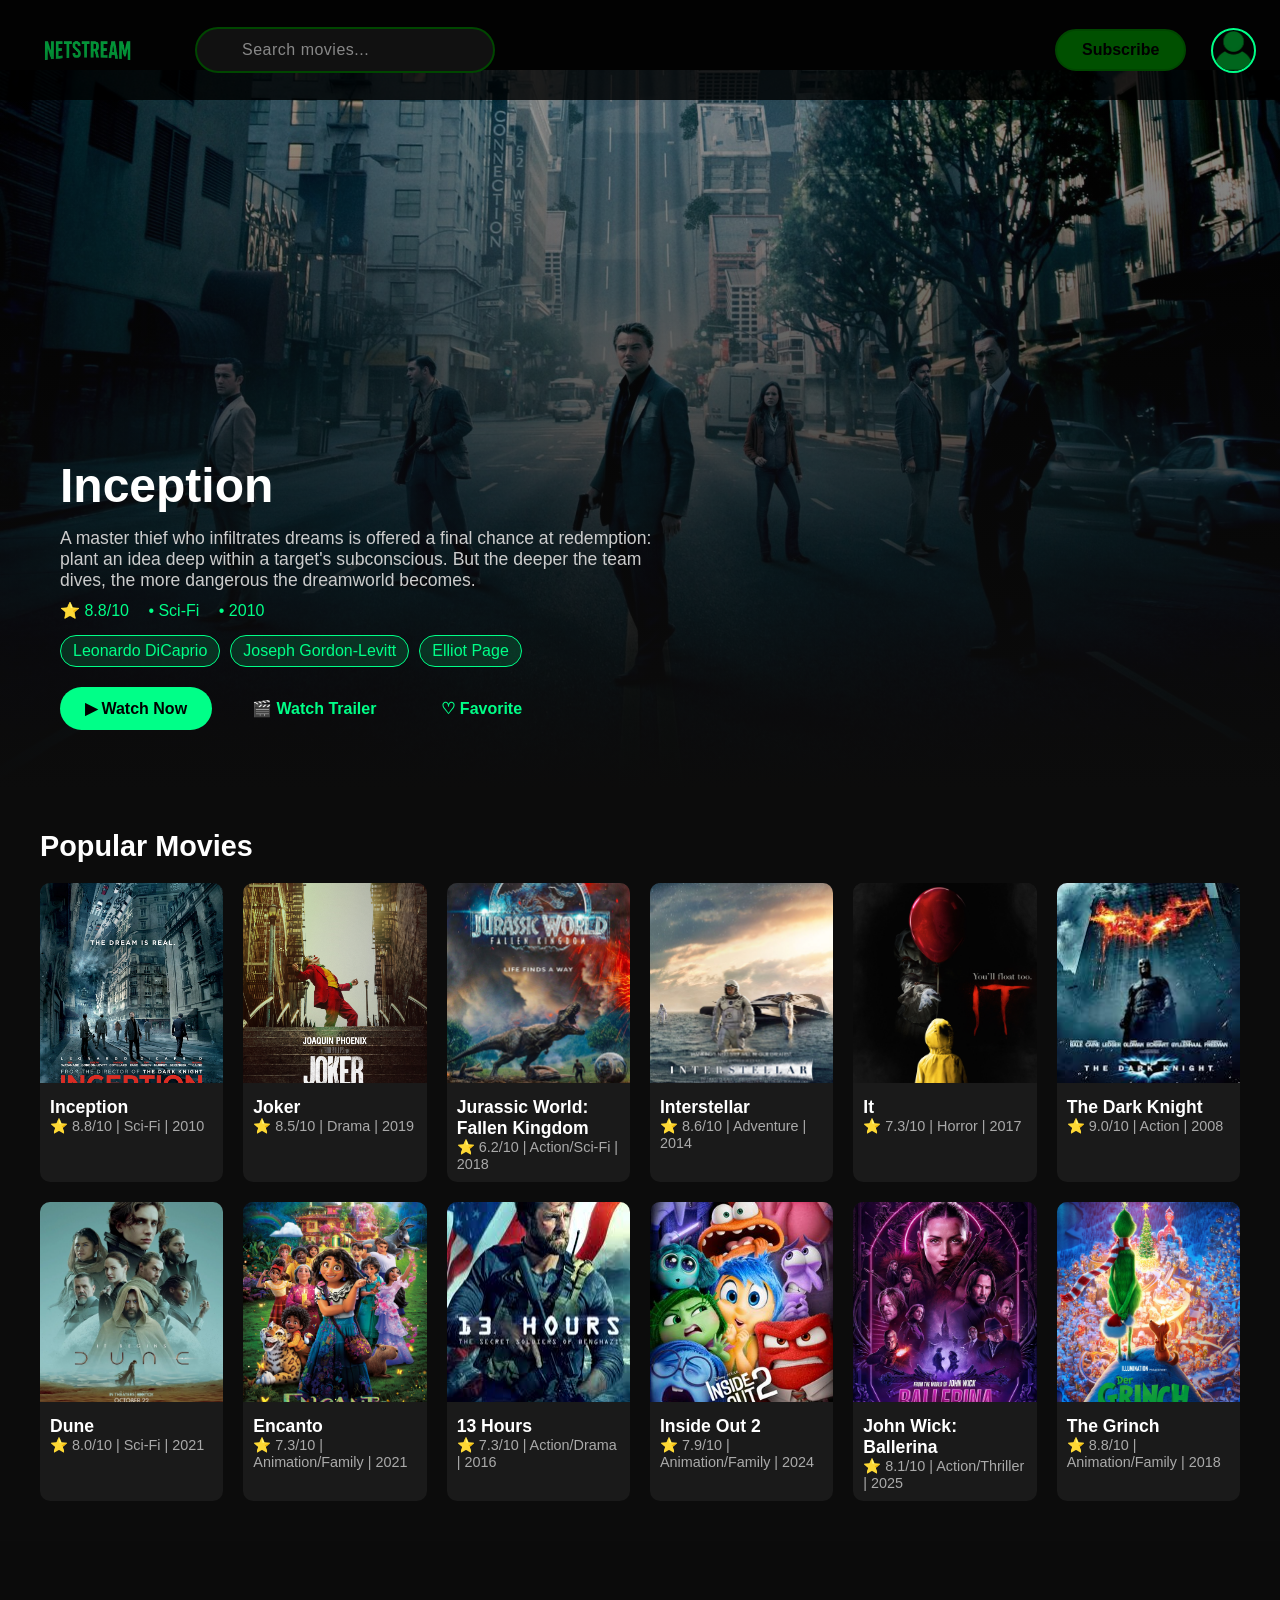
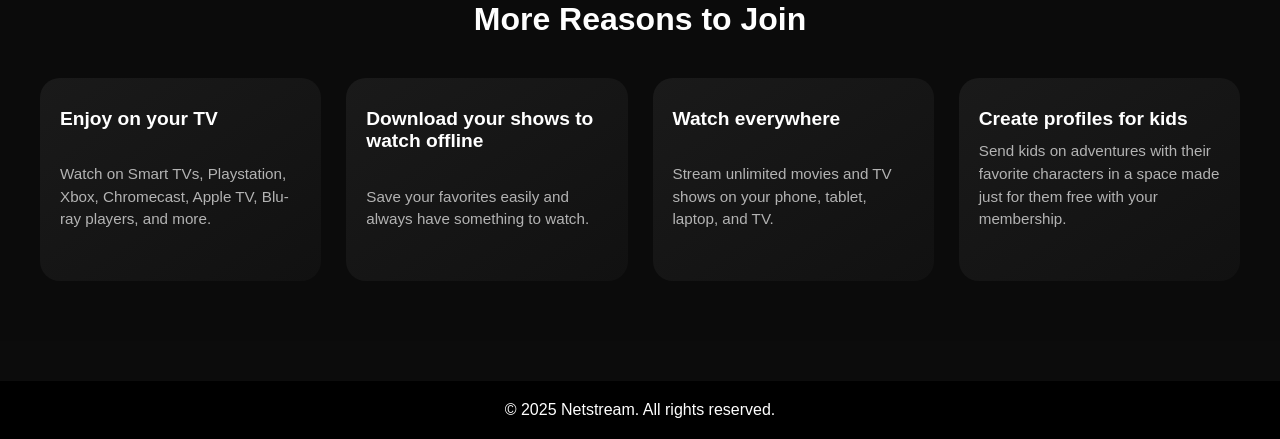
==== index.html @ fce6db8e "Update index.html" ====
<!DOCTYPE html>
<html lang="en">
<head>
  <meta charset="UTF-8" />
  <meta name="viewport" content="width=device-width, initial-scale=1.0" />
  <title>NetStream</title>
  <link rel="stylesheet" href="style.css" />
</head>

<!-- TRAILER POPUP -->
<div id="trailer-popup" class="popup-overlay">
  <div class="popup-box trailer-box">
    <h2 id="trailer-title" class="popup-title">Inception</h2>
    <iframe
      id="trailer-video"
      width="100%"
      height="400"
      src=""
      frameborder="0"
      allow="accelerometer; autoplay; clipboard-write; encrypted-media; gyroscope; picture-in-picture"
      allowfullscreen>
    </iframe>
    <p id="trailer-description" class="popup-subtitle">
      A skilled thief who steals secrets through dream-sharing technology
      is given a chance at redemption.
    </p>
    <div class="trailer-info">
      <span> <b id="trailer-rating">• 8.8</b>/10</span>
      <span> <b id="trailer-genre">• Sci-Fi</b></span>
      <span> <b id="trailer-year">• 2010</b></span>
    </div>
    <div class="trailer-cast">
      <strong>Cast:</strong>
      <span id="trailer-cast">Leonardo DiCaprio, Joseph Gordon-Levitt, Elliot Page</span>
    </div>
    <button id="close-trailer" class="close-popup">Close</button>
  </div>
</div>

<body>
  <header class="navbar">
    <div class="left-section">
      <div class="logo">
        <img src="logo.png" alt="Netstream Logo" />
      </div>
      <input type="text" class="search-bar" placeholder="Search movies..." />
    </div>
    <div class="right-section">
      <button class="subscribe-btn">Subscribe</button>
      <img src="profile.png" alt="User Profile" class="profile-img" />
    </div>
  </header>

  <section class="hero" id="hero">
    <div class="hero-content">
      <h1 id="hero-title">Inception</h1>
      <p id="hero-description">
        A skilled thief who steals secrets through dream invasion is offered a chance at redemption if he can perform the impossible — inception.
      </p>
      <div class="hero-info">
        <span id="hero-rating">⭐ 8.8/10</span>
        <span id="hero-genre">• Sci-Fi</span>
        <span id="hero-year">• 2010</span>
      </div>
      <div class="hero-cast" id="hero-cast"></div>
      <div class="hero-buttons">
        <button id="watch-btn">▶ Watch Now</button>
        <button id="trailer-btn" class="trailer-btn">🎬 Watch Trailer</button>
        <button id="fav-btn" class="fav-btn">♡ Favorite</button>
      </div>
    </div>
  </section>

  <main class="movie-section">
    <h2>Popular Movies</h2>
    <div class="movie-gallery" id="movie-gallery">
      <!-- Movies will be generated by JS -->
    </div>
  </main>

  <section class="reasons-section">
    <h2>More Reasons to Join</h2>
    <div class="reasons-container">
      <div class="reason-card">
        <h3>Enjoy on your TV</h3>
        <p>Watch on Smart TVs, Playstation, Xbox, Chromecast, Apple TV, Blu-ray players, and more.</p>
      </div>
      <div class="reason-card">
        <h3>Download your shows to watch offline</h3>
        <p>Save your favorites easily and always have something to watch.</p>
      </div>
      <div class="reason-card">
        <h3>Watch everywhere</h3>
        <p>Stream unlimited movies and TV shows on your phone, tablet, laptop, and TV.</p>
      </div>
      <div class="reason-card">
        <h3>Create profiles for kids</h3>
        <p>Send kids on adventures with their favorite characters in a space made just for them free with your membership.</p>
      </div>
    </div>
  </section>

  <footer>
    <p>© 2025 Netstream. All rights reserved.</p>
  </footer>

  <!-- SUBSCRIPTION POPUP -->
  <div id="subscription-popup" class="popup-overlay">
    <div class="popup-box">
      <h2 class="popup-title">Choose Your Plan</h2>
      <div class="plans-container">
        <!-- BASIC -->
        <div class="plan-card">
          <h3>Basic</h3>
          <p class="price">₱149 / month</p>
          <ul>
            <li>Good quality (720p)</li>
            <li>Watch on 1 device</li>
            <li>Unlimited movies & shows</li>
          </ul>
          <button class="choose-btn">Get Basic</button>
        </div>
        <!-- STANDARD - BEST OFFER -->
        <div class="plan-card best-offer">
          <div class="offer-badge">Best Offer</div>
          <h3>Standard</h3>
          <p class="price">₱249 / month</p>
          <ul>
            <li>Full HD quality (1080p)</li>
            <li>Watch on 2 devices</li>
            <li>Unlimited downloads</li>
          </ul>
          <button class="choose-btn">Get Standard</button>
        </div>
        <!-- PREMIUM -->
        <div class="plan-card">
          <h3>Premium</h3>
          <p class="price">₱399 / month</p>
          <ul>
            <li>4K Ultra HD + HDR</li>
            <li>Watch on 4 devices</li>
            <li>Highest streaming quality</li>
          </ul>
          <button class="choose-btn">Get Premium</button>
        </div>
      </div>
      <button id="close-popup" class="close-popup">Close</button>
    </div>
  </div>

  <script src="script.js"></script>
</body>
</html>
---- style.css ----
* {
  margin: 0;
  padding: 0;
  box-sizing: border-box;
  font-family: 'Poppins', sans-serif;
}

body {
  background-color: #0c0c0c;
  color: white;
}

.navbar {
  display: flex;
  align-items: center;
  justify-content: space-between;
  padding: 10px 40px;
  background: rgba(0, 0, 0, 0.8);
  position: fixed;
  top: 0;
  width: 100%;
  height: 100px;
  z-index: 10;
}

.left-section {
  display: flex;
  align-items: center;
  gap: 60px; /* logo ↔ search */
}

.right-section {
  display: flex;
  align-items: center;
  gap: 25px; /* space between subscribe & profile */
}

/* REMOVE this ❌ */
.subscribe-btn {
  margin-left: 0;
}


.profile-img {
  width: 45px;
  height: 45px;
  border-radius: 50%;
  border: 2px solid #00ff88;
  cursor: pointer;
  transition: all 0.3s ease
}

.profile-img:hover {
  transform: scale(1.1);
  box-shadow: 0 0 10px #00ff88;
}

.subscribe-btn {
  background-color: #005000;
  color: #000;
  border: 2px solid #004600;
  border-radius: 25px;
  padding: 10px 25px;
  font-size: 1rem;
  font-weight: 600;
  margin-left: 560px; /* adds space after search bar */
  cursor: pointer;
  transition: all 0.3s ease;
}

.subscribe-btn:hover {
  background-color: #00cc6a;
  transform: scale(1.05);
  box-shadow: 0 0 10px #00ff88;
}


.logo img {
  height: 70px; /* adjust logo height */
  width: auto;
  cursor: pointer;
  transition: transform 0.3s ease;
}

.search-bar {
  width: 280px; 
  padding: 10px 20px 10px 45px;
  border-radius: 25px;
  border: 2px solid #004600;
  background-color: #111;
  color: #fff;
  font-size: 1rem;
  background-image: url('images/search-icon.svg');
  background-repeat: no-repeat;
  background-position: 15px center;
  background-size: 18px;
  transition: all 0.3s ease;
}

.search-bar:focus {
  box-shadow: 0 0 15px #00ff88;
  transform: scale(1.03);
}

.logo {
  font-size: 2.5em;
  font-weight: 700;
  color: #00ff88;
}

.logo img {
  height: 95px;        /* Adjust size as needed */
  width: auto;
  vertical-align: middle;
  cursor: pointer;
  transition: transform 0.3s ease;
}

.logo img:hover {
  transform: scale(1.1);
}
.search-bar {
  width: 300px;                         /* wider input */
  padding: 12px 20px 12px 45px;         /* extra left padding for icon space */
  border-radius: 30px;                  /* smooth rounded look */
  border: 2px solid #004600;            /* glowing green border */
  background-color: #111;               /* darker background */
  color: #fff;
  font-size: 1rem;
  outline: none;
  transition: all 0.3s ease;
  background-image: url('images/search-icon.svg'); /* optional icon */
  background-repeat: no-repeat;
  background-position: 15px center;
  background-size: 18px;
}

.search-bar::placeholder {
  color: #888;
  letter-spacing: 0.5px;
}

.search-bar:focus {
  box-shadow: 0 0 15px #00ff88;
  border-color: #004600;
  background-color: #0d0d0d;
  transform: scale(1.03);
}

.hero {
  background: linear-gradient(to bottom, rgba(0, 0, 0, 0.4), #0c0c0c),
              url('images/frankenstein-banner.jpg') center/cover no-repeat;
  height: 80vh;
  display: flex;
  align-items: flex-end;
  justify-content: flex-start;
  padding: 60px;
  margin-top: 70px;
  transition: background-image 0.8s ease-in-out;
}

.hero-content {
  max-width: 600px;
}

.hero h1 {
  font-size: 3rem;
  margin-bottom: 15px;
}

.hero p {
  font-size: 1.1rem;
  color: #cccccc;
  margin-bottom: 10px;
}

.hero-info span {
  margin-right: 15px;
  color: #00ff88;
}

.hero-buttons {
  margin-top: 20px;
  display: flex;
  gap: 15px;
}

.hero-buttons button {
  padding: 12px 25px;
  border: none;
  border-radius: 25px;
  font-size: 1rem;
  cursor: pointer;
  transition: all 0.3s ease;
}

#watch-btn {
  background-color: #00ff88;
  color: #000;
  font-weight: 600;
}

#watch-btn:hover {
  background-color: #00cc6a;
  transform: scale(1.05);
}

.fav-btn {
  background-color: transparent;
  color: #00ff88;
  border: 2px solid #00ff88;
  font-weight: 600;
}

.fav-btn:hover {
  background-color: #00ff88;
  color: #000;
  transform: scale(1.05);
}


.movie-section {
  padding: 40px;
}

.movie-section h2 {
  margin-bottom: 20px;
  font-size: 1.8rem;
}

.movie-gallery {
  display: grid;
  grid-template-columns: repeat(auto-fit, minmax(180px, 1fr));
  gap: 20px;
}

.movie-card {
  background: #1a1a1a;
  border-radius: 10px;
  overflow: hidden;
  transition: transform 0.3s, box-shadow 0.3s;
  cursor: pointer;
}

.movie-card:hover {
  transform: scale(1.05);
  box-shadow: 0 0 15px #00ff88;
}

.movie-card img {
  width: 100%;
  height: 200px;
  object-fit: cover;
}

.movie-info {
  padding: 10px;
}

.movie-info h3 {
  font-size: 1.1rem;
}

.movie-info p {
  color: #aaaaaa;
  font-size: 0.9rem;
}

footer {
  text-align: center;
  padding: 20px;
  background: #000;
  margin-top: 40px;
}

.reasons-section {
  padding: 60px 40px;
  text-align: center;
  background: #0b0b0b;
}

.reasons-section h2 {
  font-size: 2rem;
  margin-bottom: 40px;
  font-weight: 700;
  color: white;
}

.reasons-container {
  display: grid;
  grid-template-columns: repeat(auto-fit, minmax(230px, 1fr));
  gap: 25px;
  justify-content: center;
}

.reason-card {
  background: linear-gradient(145deg, #1a1a1a, #111);
  border-radius: 20px;
  padding: 30px 20px;
  color: white;
  transition: transform 0.3s ease, box-shadow 0.3s ease;
  display: flex;
  flex-direction: column;
  justify-content: space-between;
  text-align: left;
}

.reason-card:hover {
  transform: translateY(-5px);
  box-shadow: 0 0 20px rgba(0, 255, 136, 0.3);
}

.reason-card h3 {
  font-size: 1.2rem;
  margin-bottom: 10px;
}

.reason-card p {
  color: #b3b3b3;
  font-size: 0.95rem;
  line-height: 1.5;
  margin-bottom: 20px;
}

.reason-icon {
  font-size: 2rem;
  text-align: right;
  opacity: 0.8;
}

/* Smooth upward fade + slide animation */
@keyframes heroFadeUp {
  0% {
    opacity: 0;
    transform: translateY(30px);
  }
  100% {
    opacity: 1;
    transform: translateY(0);
  }
}

.hero-content {
  animation: heroFadeUp 1.2s ease-out;
}

/* Popup Overlay */
.popup-overlay {
  position: fixed;
  top: 0;
  left: 0;
  width: 100%;
  height: 100%;
  background: rgba(0,0,0,0.85);
  display: none;
  justify-content: center;
  align-items: center;
  z-index: 2000;
  animation: fadeIn 0.3s ease;
}

/* Popup Box */
.popup-box {
  background: #111;
  padding: 30px;
  width: 75%;
  max-width: 900px;
  border-radius: 20px;
  box-shadow: 0 0 25px rgba(0,255,136,0.3);
  animation: zoomIn 0.3s ease;
}

.popup-title {
  text-align: center;
  font-size: 2rem;
  color: #00ff88;
  margin-bottom: 15px;
}

.popup-subtitle {
  text-align: center;
  color: #bbb;
  margin-bottom: 30px;
}

/* Plans Layout */
.plans-container {
  display: grid;
  grid-template-columns: repeat(auto-fit, minmax(250px, 1fr));
  gap: 25px;
}

.plan-card {
  background: #1b1b1b;
  border-radius: 18px;
  padding: 25px;
  border: 2px solid #004600;
  transition: 0.3s;
}

.plan-card:hover {
  transform: translateY(-5px);
  box-shadow: 0 0 15px #00ff88;
}

.plan-card h3 {
  font-size: 1.5rem;
  color: #00ff88;
  margin-bottom: 8px;
}

.price {
  font-size: 1.4rem;
  margin-bottom: 15px;
  color: white;
}

.plan-card ul {
  margin-bottom: 20px;
}

.plan-card ul li {
  color: #bbb;
  margin-bottom: 8px;
  font-size: 0.95rem;
}

/* Best Offer Badge */
.best-offer {
  border: 2px solid #00ff88;
  box-shadow: 0 0 20px rgba(0,255,136,0.4);
  position: relative;
}

.offer-badge {
  position: absolute;
  top: -10px;
  right: -10px;
  background: #00ff88;
  color: #000;
  padding: 5px 10px;
  font-size: 0.8rem;
  border-radius: 10px;
  font-weight: bold;
}

/* Choose Button */
.choose-btn {
  width: 100%;
  padding: 12px;
  border-radius: 10px;
  background: #00ff88;
  color: #000;
  font-weight: 700;
  border: none;
  cursor: pointer;
  transition: 0.3s;
}

.choose-btn:hover {
  background: #00cc6a;
  transform: scale(1.05);
}

/* Close Button */
.close-popup {
  margin-top: 25px;
  padding: 12px 25px;
  border-radius: 8px;
  background: #333;
  border: 2px solid #00ff88;
  color: white;
  cursor: pointer;
  display: block;
  margin-left: auto;
  transition: 0.3s;
}

.close-popup:hover {
  background: #00ff88;
  color: #000;
}

/* Animations */
@keyframes fadeIn {
  from {opacity: 0;}
  to {opacity: 1;}
}

@keyframes zoomIn {
  from {transform: scale(0.8);}
  to {transform: scale(1);}
}

.hero-cast {
  margin-top: 15px;
  display: flex;
  flex-wrap: wrap;
  gap: 10px;
  color: #00ff88;
  font-size: 1rem;
  font-weight: 500;
}

.hero-cast span {
  background: rgba(0, 255, 136, 0.15);
  padding: 6px 12px;
  border-radius: 20px;
  border: 1px solid #00ff88;
}

.trailer-btn {
  background: transparent;
  border: 2px solid #00ff88;
  color: #00ff88;
  font-weight: 600;
}

.trailer-btn:hover {
  background: #00ff88;
  color: #000;
  transform: scale(1.05);
}

.trailer-box iframe {
  border-radius: 15px;
  margin: 20px 0;
}

.trailer-info {
  display: flex;
  gap: 20px;
  justify-content: center;
  margin-bottom: 15px;
  color: #00ff88;
  font-weight: 500;
}

.trailer-cast {
  text-align: center;
  color: #bbb;
  margin-bottom: 20px;
}
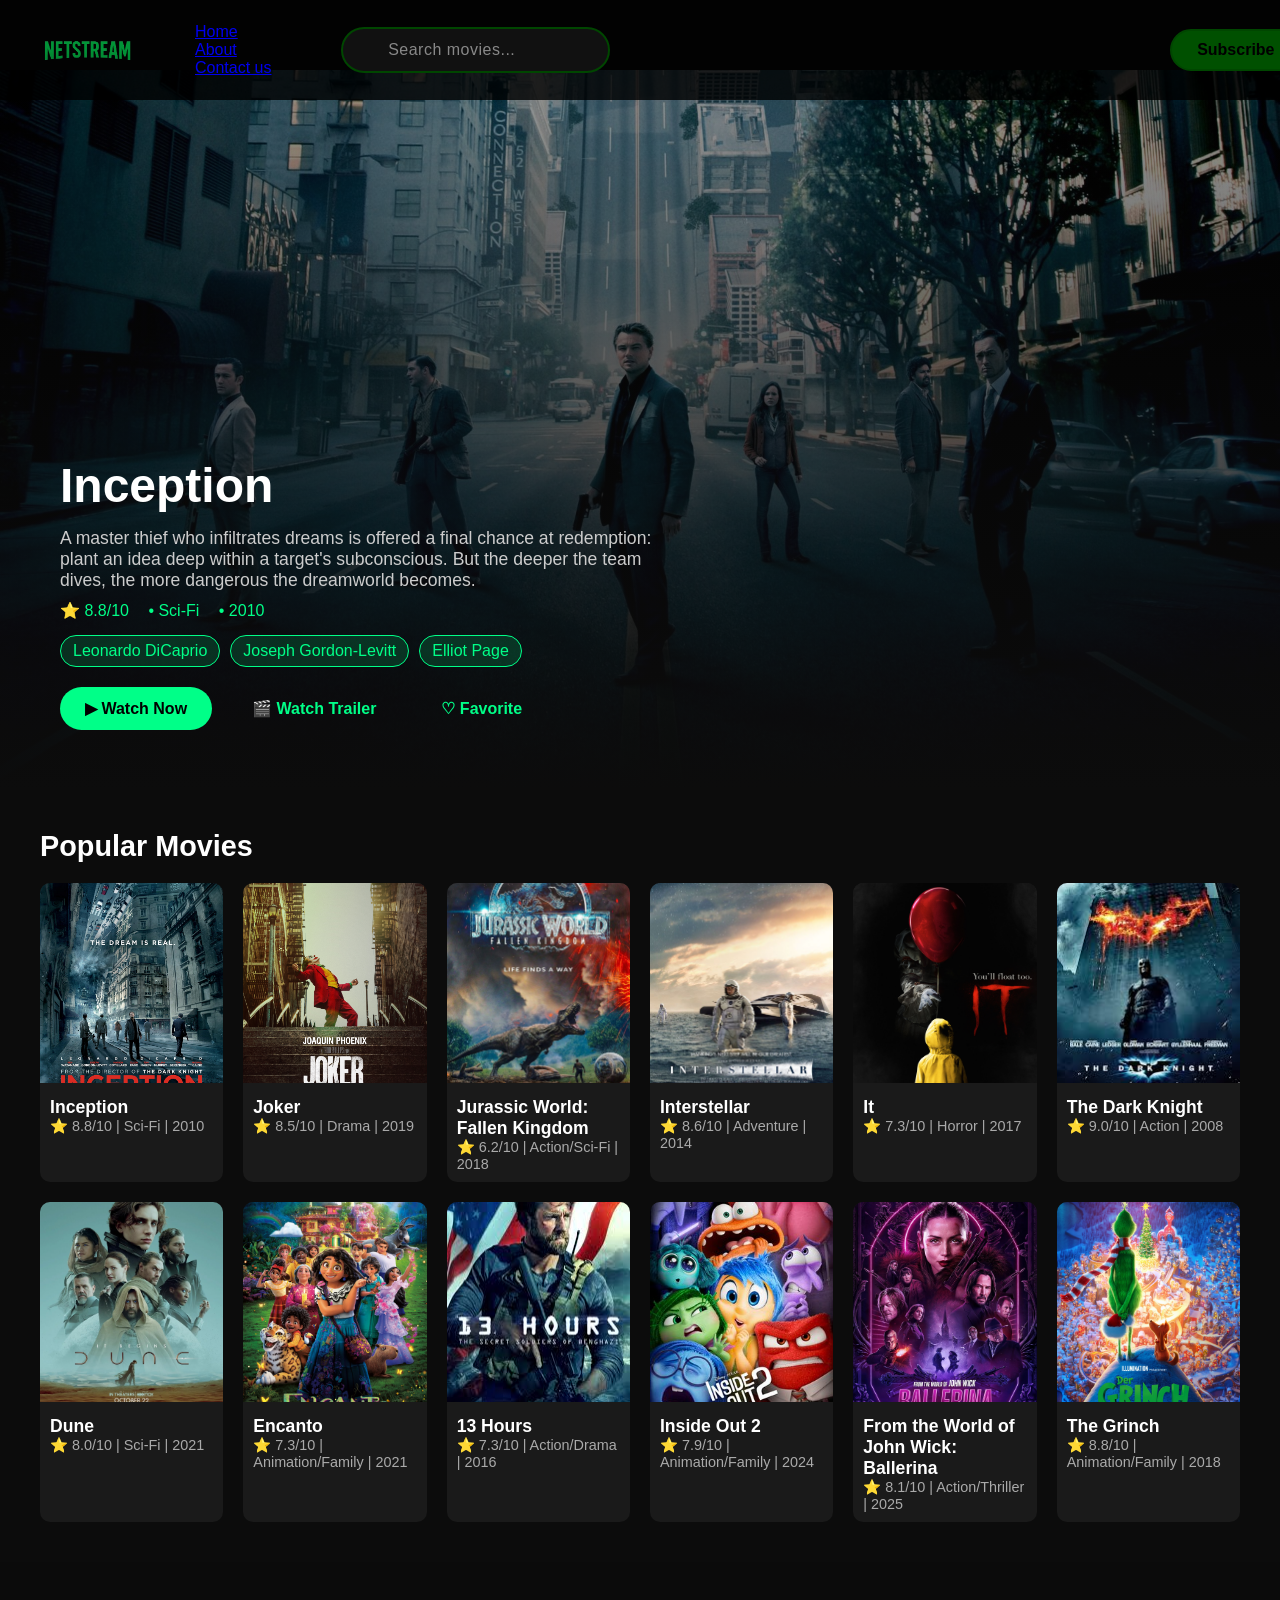
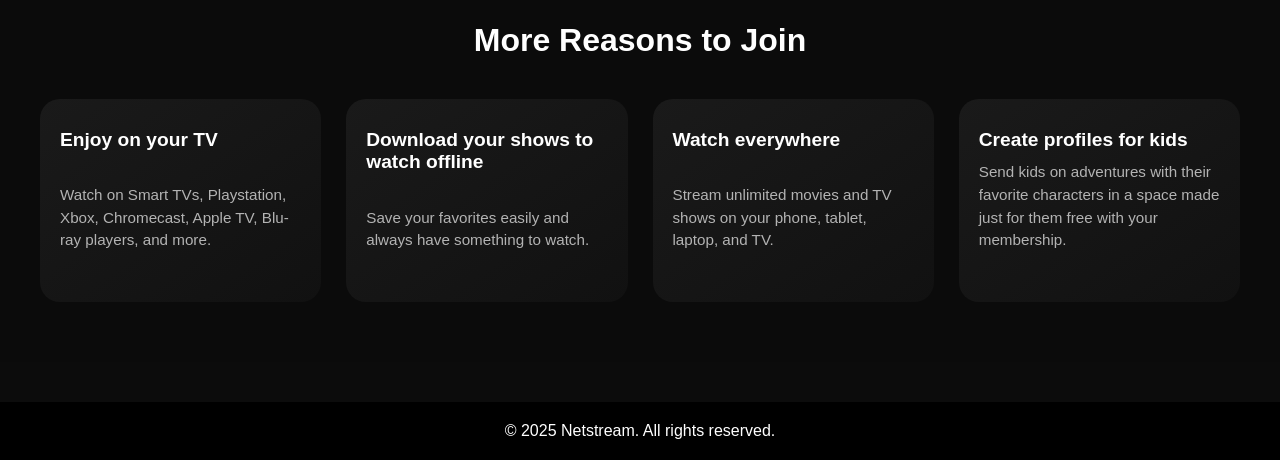
==== commit a1460114: "Update index.html" ====
--- a/index.html
+++ b/index.html
@@ -25,9 +25,9 @@
       is given a chance at redemption.
     </p>
     <div class="trailer-info">
-      <span> <b id="trailer-rating">• 8.8</b>/10</span>
-      <span> <b id="trailer-genre">• Sci-Fi</b></span>
-      <span> <b id="trailer-year">• 2010</b></span>
+      <span>• <b id="trailer-rating">8.8/10</b></span>
+      <span>• <b id="trailer-genre">Sci-Fi</b></span>
+      <span>• <b id="trailer-year">2010</b></span>
     </div>
     <div class="trailer-cast">
       <strong>Cast:</strong>
@@ -41,8 +41,15 @@
   <header class="navbar">
     <div class="left-section">
       <div class="logo">
-        <img src="logo.png" alt="Netstream Logo" />
+        <a href="index.html">
+          <img src="logo.png" alt="Netstream Logo" />
+        </a>
       </div>
+      <nav class="nav-links">
+        <a href="index.html" class="active">Home</a>
+        <a href="about.html">About</a>
+        <a href="contact.html">Contact us</a>
+      </nav>
       <input type="text" class="search-bar" placeholder="Search movies..." />
     </div>
     <div class="right-section">
@@ -55,7 +62,7 @@
     <div class="hero-content">
       <h1 id="hero-title">Inception</h1>
       <p id="hero-description">
-        A skilled thief who steals secrets through dream invasion is offered a chance at redemption if he can perform the impossible — inception.
+        A skilled thief who steals secrets through dream invasion is offered a chance at redemption if he can perform the impossible – inception.
       </p>
       <div class="hero-info">
         <span id="hero-rating">⭐ 8.8/10</span>
@@ -151,5 +158,3 @@
   <script src="script.js"></script>
 </body>
 </html>
-
-
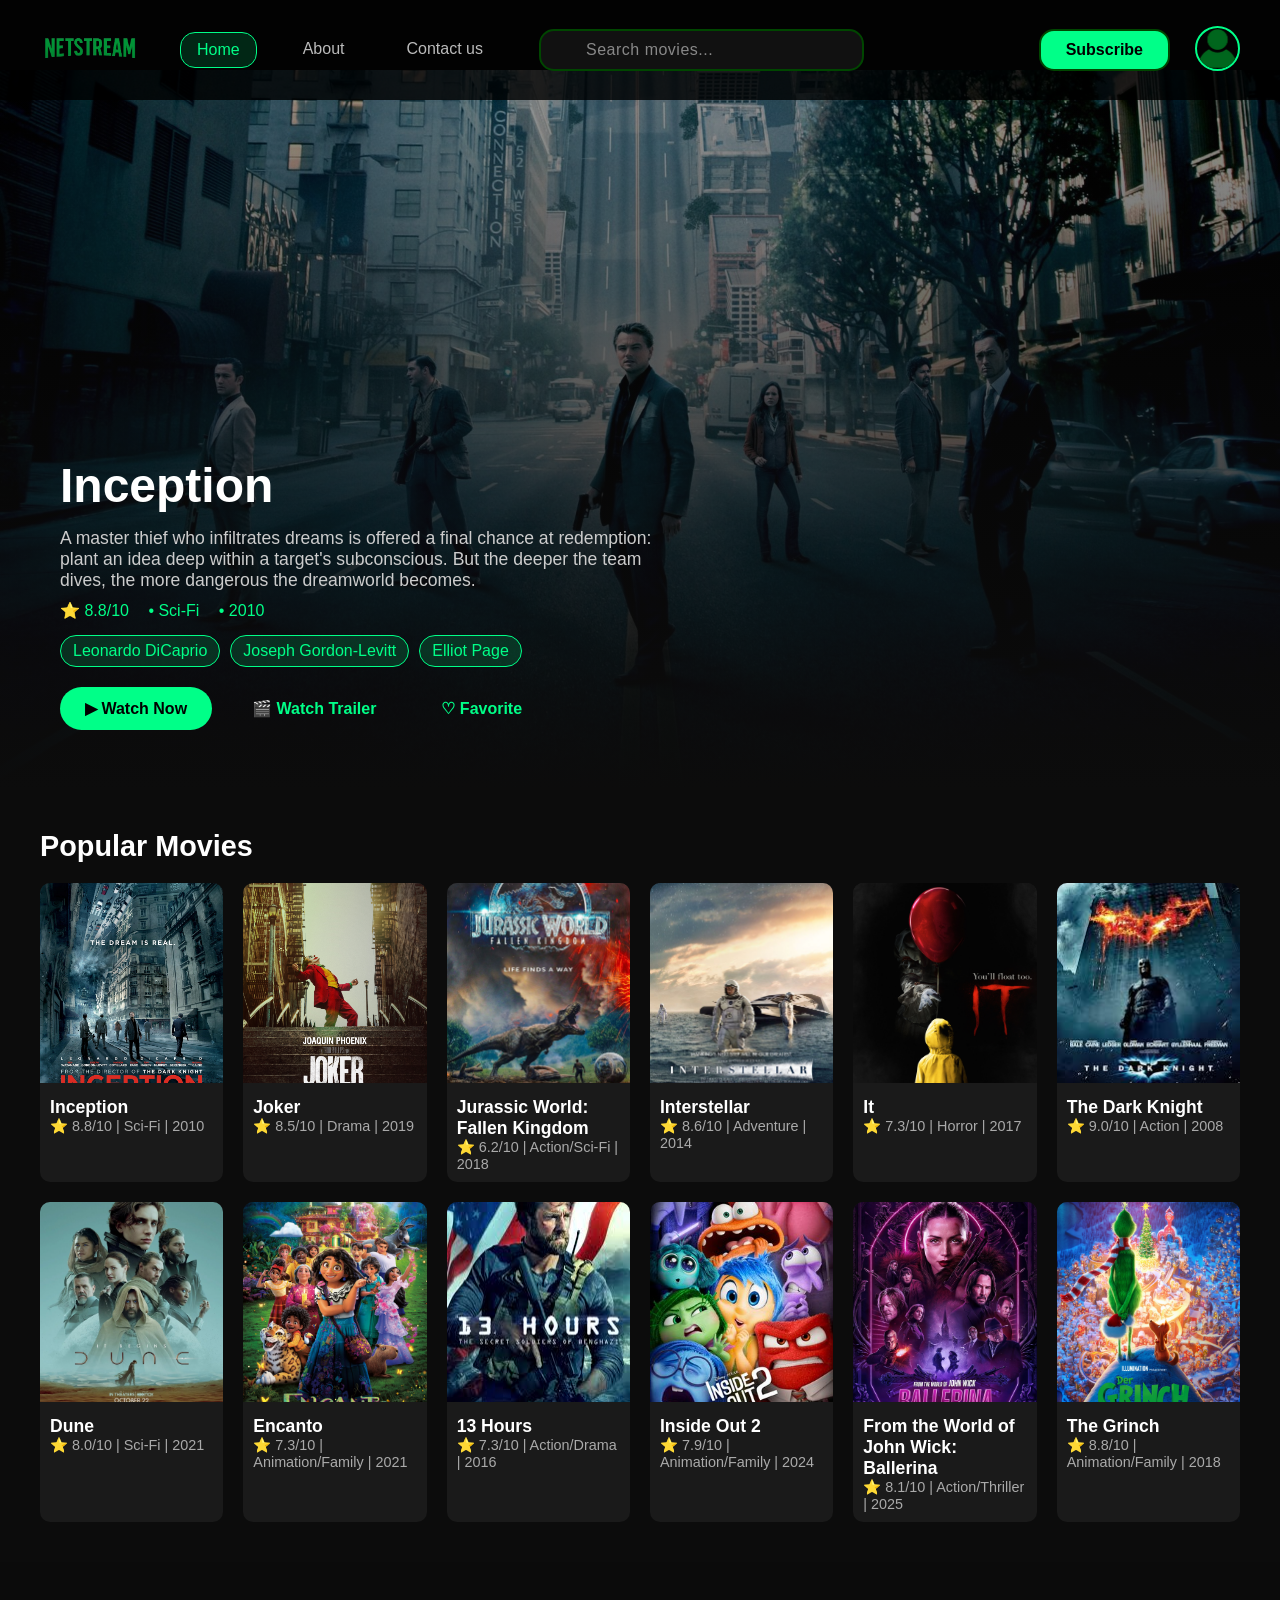
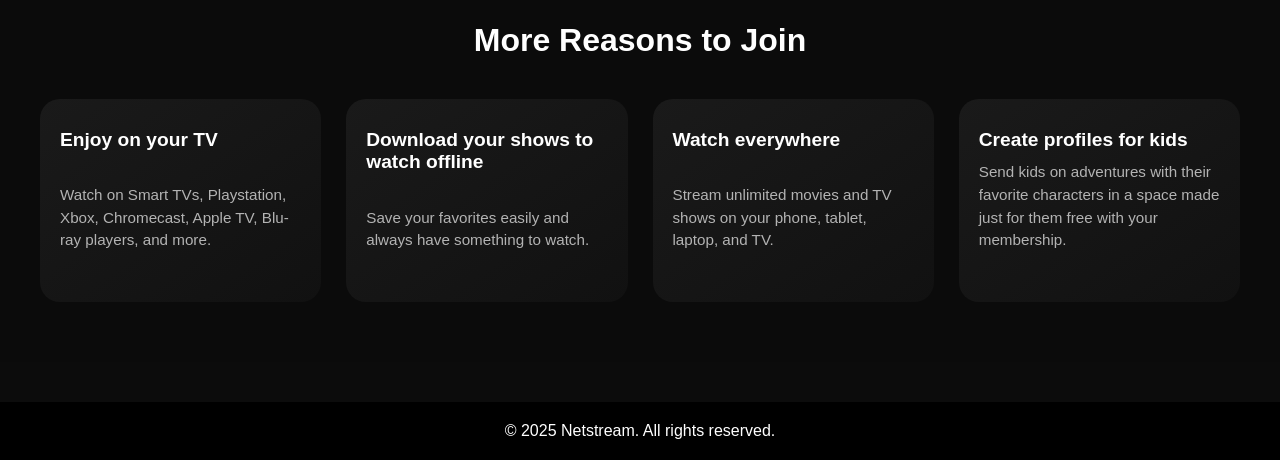
==== commit 5cd068c0: "Update index.html" ====
--- a/index.html
+++ b/index.html
@@ -54,7 +54,9 @@
     </div>
     <div class="right-section">
       <button class="subscribe-btn">Subscribe</button>
-      <img src="profile.png" alt="User Profile" class="profile-img" />
+      <a href="signin.html">
+        <img src="profile.png" alt="User Profile" class="profile-img" />
+      </a>
     </div>
   </header>
 
--- a/style.css
+++ b/style.css
@@ -26,20 +26,42 @@
 .left-section {
   display: flex;
   align-items: center;
-  gap: 60px; /* logo ↔ search */
+  gap: 40px;
 }
 
 .right-section {
   display: flex;
   align-items: center;
-  gap: 25px; /* space between subscribe & profile */
-}
-
-/* REMOVE this ❌ */
-.subscribe-btn {
-  margin-left: 0;
-}
-
+  gap: 25px;
+}
+
+/* NAVIGATION LINKS */
+.nav-links {
+  display: flex;
+  gap: 30px;
+}
+
+.nav-links a {
+  color: #bbb;
+  text-decoration: none;
+  font-size: 1rem;
+  font-weight: 500;
+  padding: 8px 16px;
+  border-radius: 15px;
+  transition: all 0.3s ease;
+  position: relative;
+}
+
+.nav-links a:hover {
+  color: #00ff88;
+  background: rgba(0, 255, 136, 0.1);
+}
+
+.nav-links a.active {
+  color: #00ff88;
+  background: rgba(0, 255, 136, 0.15);
+  border: 1px solid #00ff88;
+}
 
 .profile-img {
   width: 45px;
@@ -56,14 +78,13 @@
 }
 
 .subscribe-btn {
-  background-color: #005000;
+  background-color: #00ff88;
   color: #000;
   border: 2px solid #004600;
-  border-radius: 25px;
+  border-radius: 15px;
   padding: 10px 25px;
   font-size: 1rem;
   font-weight: 600;
-  margin-left: 560px; /* adds space after search bar */
   cursor: pointer;
   transition: all 0.3s ease;
 }
@@ -74,18 +95,25 @@
   box-shadow: 0 0 10px #00ff88;
 }
 
+.logo a {
+  text-decoration: none;
+}
 
 .logo img {
-  height: 70px; /* adjust logo height */
+  height: 100px;
   width: auto;
   cursor: pointer;
   transition: transform 0.3s ease;
 }
 
+.logo img:hover {
+  transform: scale(1.1);
+}
+
 .search-bar {
-  width: 280px; 
+  width: 325px; 
   padding: 10px 20px 10px 45px;
-  border-radius: 25px;
+  border-radius: 15px;
   border: 2px solid #004600;
   background-color: #111;
   color: #fff;
@@ -97,44 +125,6 @@
   transition: all 0.3s ease;
 }
 
-.search-bar:focus {
-  box-shadow: 0 0 15px #00ff88;
-  transform: scale(1.03);
-}
-
-.logo {
-  font-size: 2.5em;
-  font-weight: 700;
-  color: #00ff88;
-}
-
-.logo img {
-  height: 95px;        /* Adjust size as needed */
-  width: auto;
-  vertical-align: middle;
-  cursor: pointer;
-  transition: transform 0.3s ease;
-}
-
-.logo img:hover {
-  transform: scale(1.1);
-}
-.search-bar {
-  width: 300px;                         /* wider input */
-  padding: 12px 20px 12px 45px;         /* extra left padding for icon space */
-  border-radius: 30px;                  /* smooth rounded look */
-  border: 2px solid #004600;            /* glowing green border */
-  background-color: #111;               /* darker background */
-  color: #fff;
-  font-size: 1rem;
-  outline: none;
-  transition: all 0.3s ease;
-  background-image: url('images/search-icon.svg'); /* optional icon */
-  background-repeat: no-repeat;
-  background-position: 15px center;
-  background-size: 18px;
-}
-
 .search-bar::placeholder {
   color: #888;
   letter-spacing: 0.5px;
@@ -145,6 +135,7 @@
   border-color: #004600;
   background-color: #0d0d0d;
   transform: scale(1.03);
+  outline: none;
 }
 
 .hero {
@@ -217,7 +208,6 @@
   color: #000;
   transform: scale(1.05);
 }
-
 
 .movie-section {
   padding: 40px;
@@ -542,14 +532,22 @@
   margin-bottom: 20px;
 }
 
-
-
-
-
-
-
-
-
-
-
-
+/* Responsive adjustments */
+@media (max-width: 768px) {
+  .nav-links {
+    gap: 15px;
+  }
+
+  .nav-links a {
+    padding: 6px 12px;
+    font-size: 0.9rem;
+  }
+
+  .left-section {
+    gap: 20px;
+  }
+}
+
+
+
+
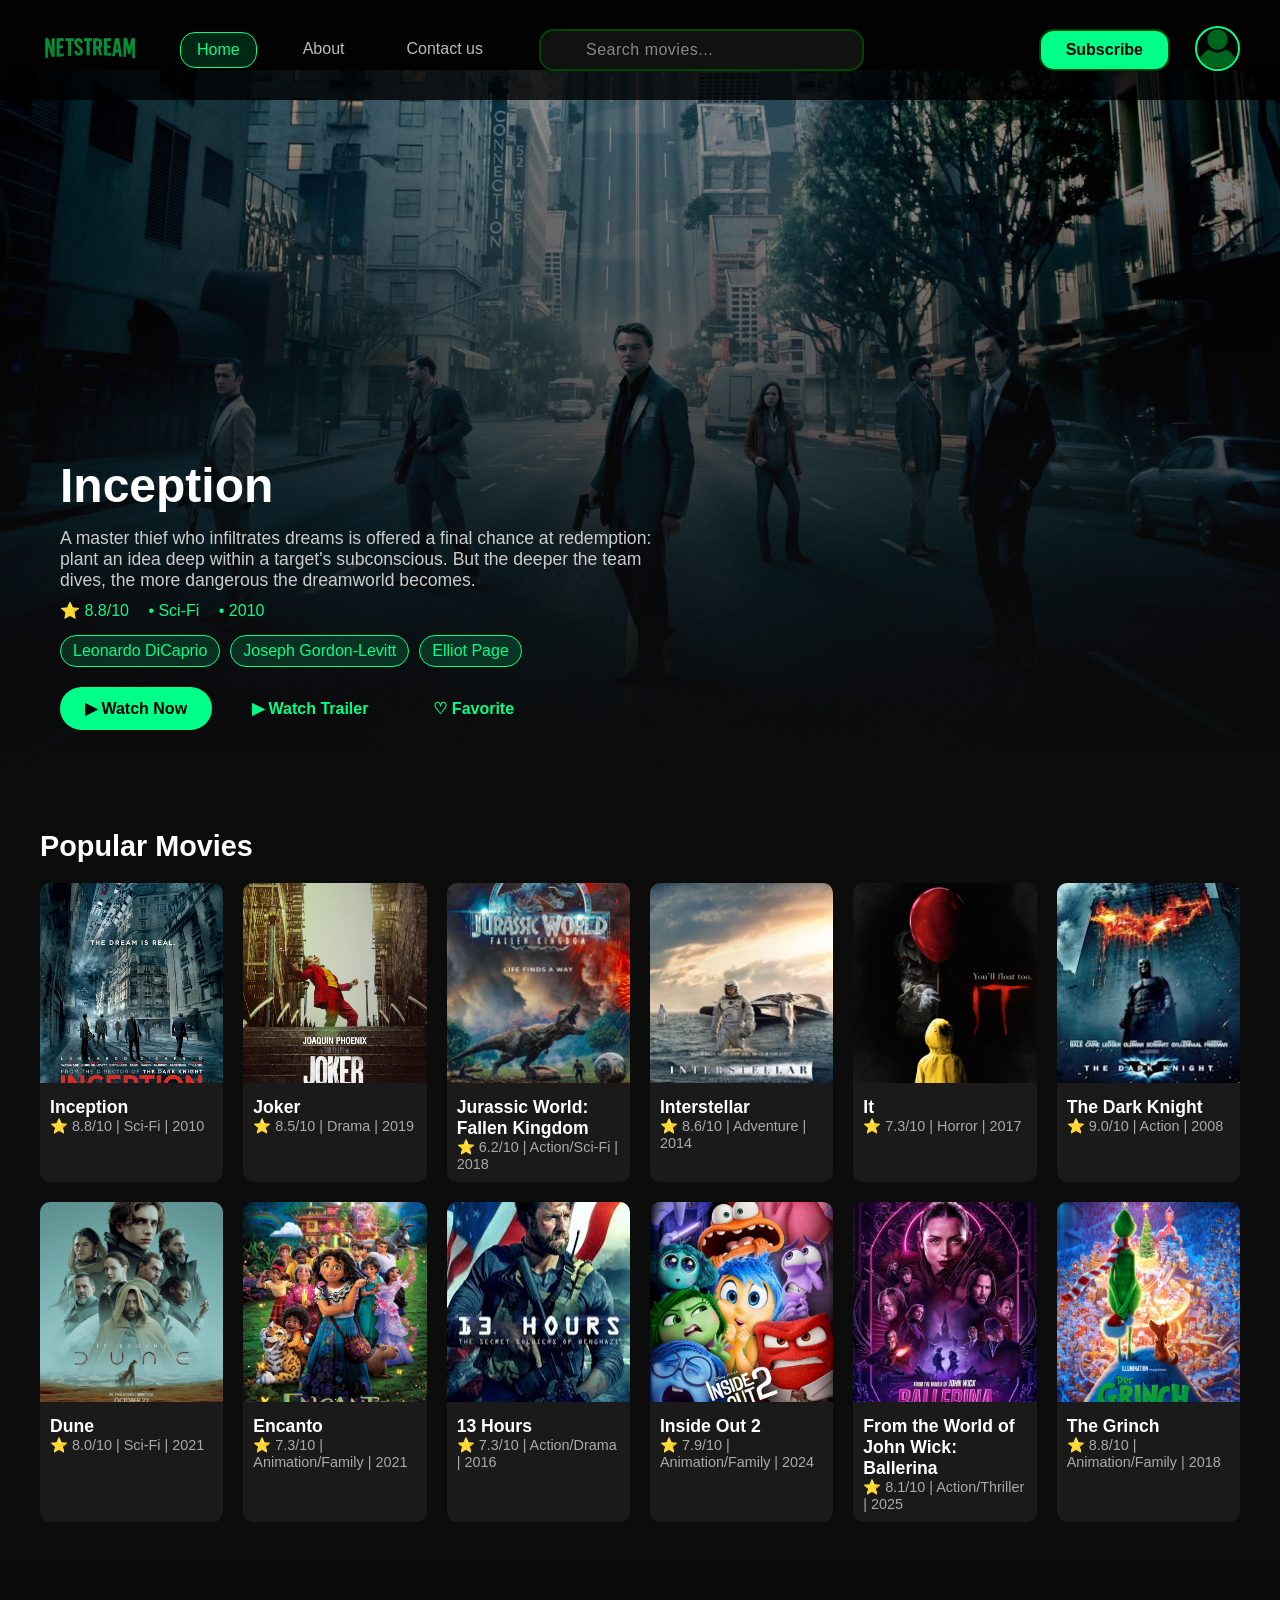
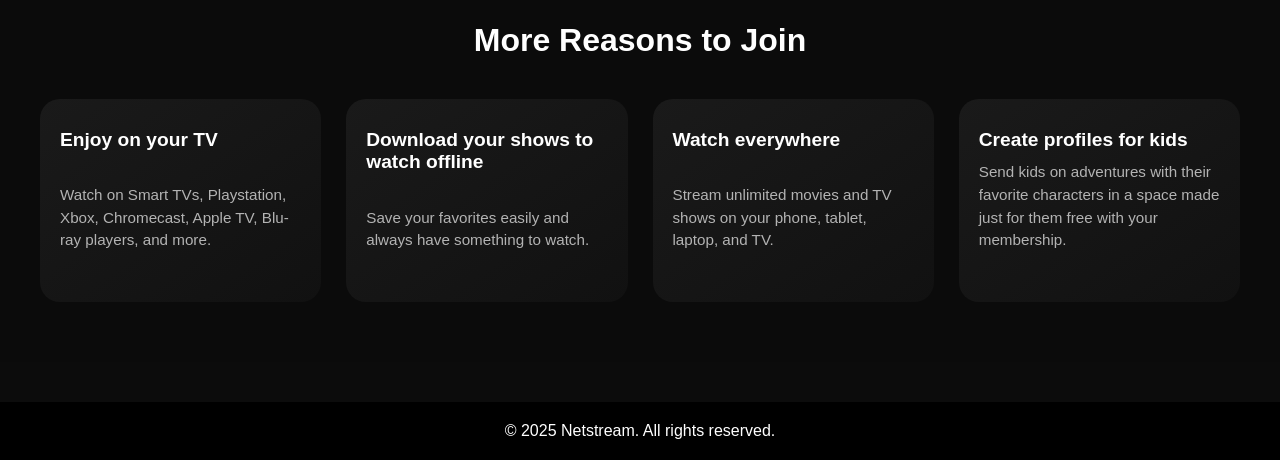
==== commit 8d7442a6: "Update index.html" ====
--- a/index.html
+++ b/index.html
@@ -74,7 +74,7 @@
       <div class="hero-cast" id="hero-cast"></div>
       <div class="hero-buttons">
         <button id="watch-btn">▶ Watch Now</button>
-        <button id="trailer-btn" class="trailer-btn">🎬 Watch Trailer</button>
+        <button id="trailer-btn" class="trailer-btn">▶ Watch Trailer</button>
         <button id="fav-btn" class="fav-btn">♡ Favorite</button>
       </div>
     </div>
@@ -160,3 +160,4 @@
   <script src="script.js"></script>
 </body>
 </html>
+
